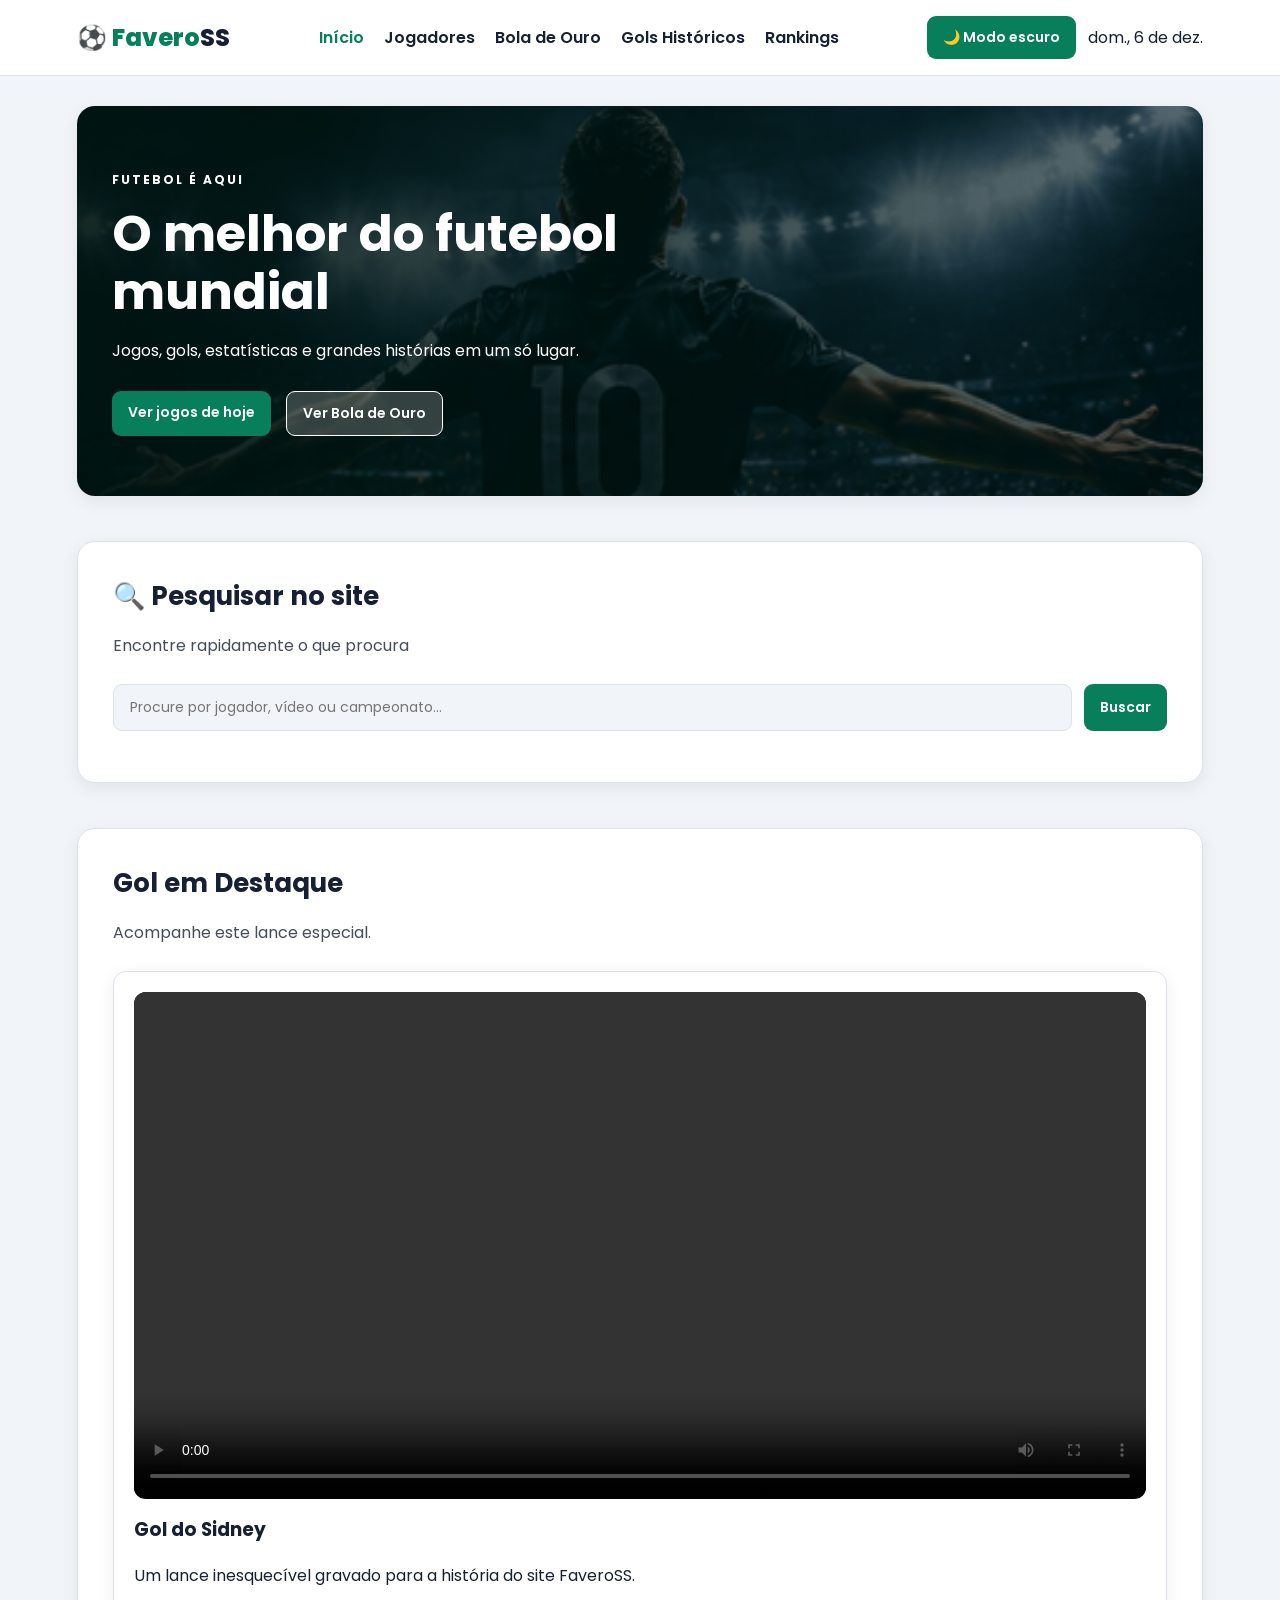
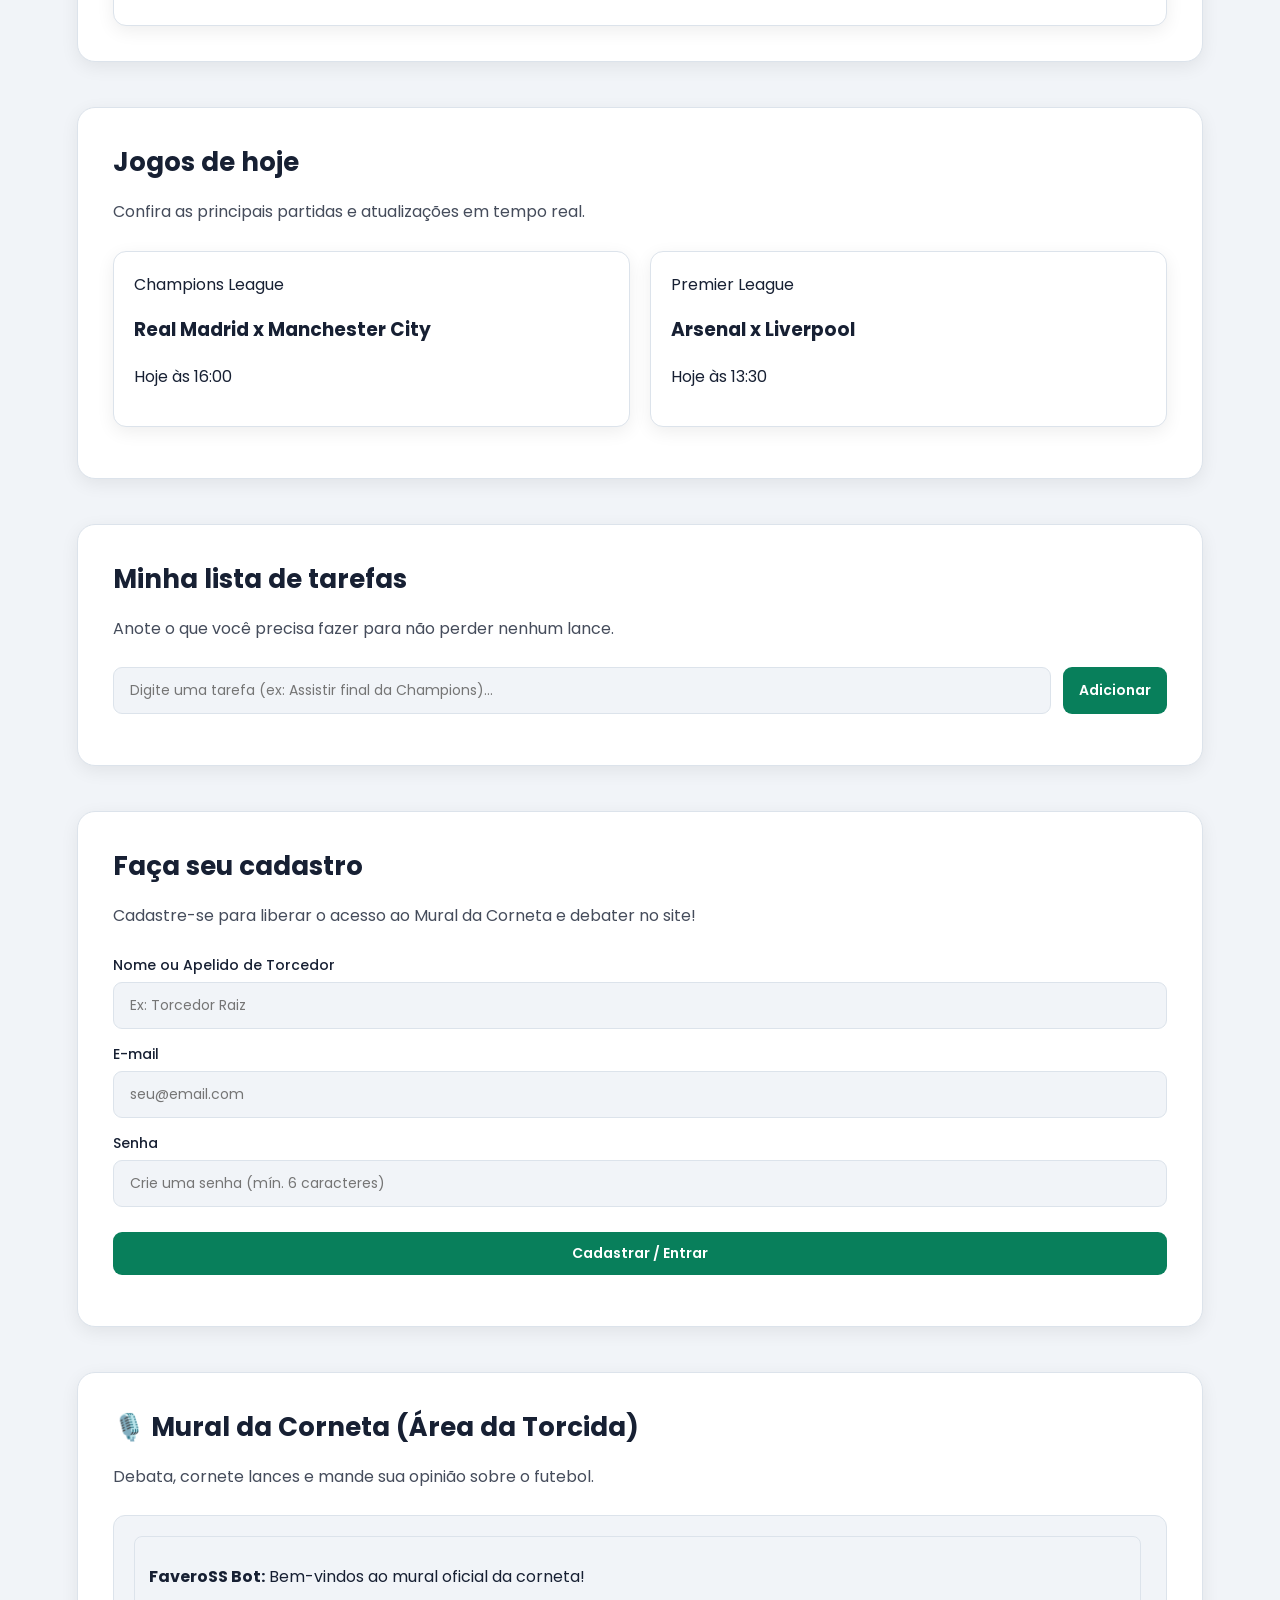
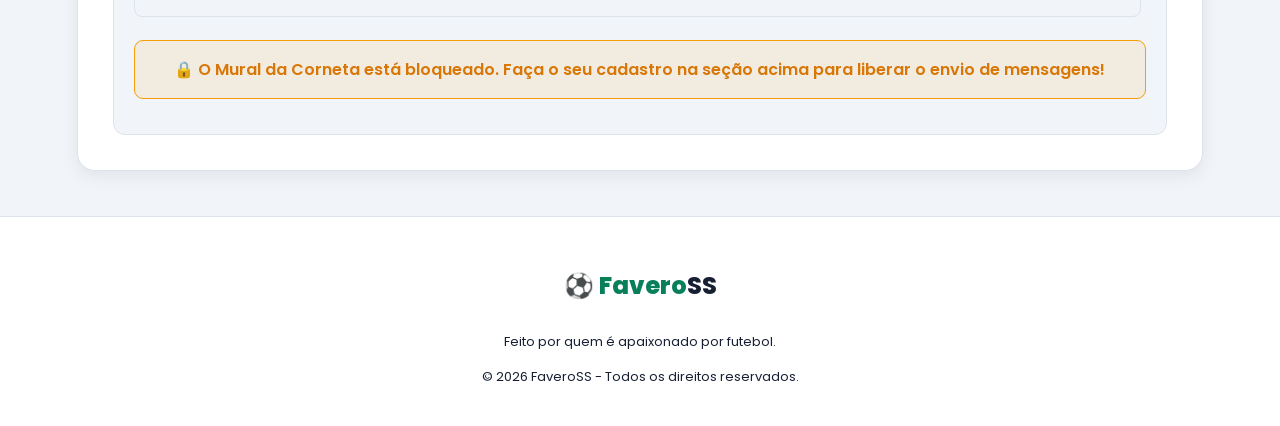
==== index.html @ 075d6346 "Add files via upload" ====
<!DOCTYPE html>
<html lang="pt-BR">
<head>
    <meta charset="UTF-8">
    <meta name="viewport" content="width=device-width, initial-scale=1.0">
    <title>FaveroSS - Futebol</title>
    <!-- Ícone da aba do navegador -->
    <link rel="icon" type="image/webp" href="uefa-champions-league.webp">
    <!-- Arquivo de estilos visuais do site -->
    <link rel="stylesheet" href="style.css">
</head>
<body>

    <!-- Cabeçalho fixo com o menu de navegação e botão de tema -->
    <header>
        <a class="logo" href="index.html">⚽ Favero<span>SS</span></a>

        <nav>
            <a href="index.html" class="ativo">Início</a>
            <a href="jogadores.html">Jogadores</a>
            <a href="bola%20de%20ouro.html">Bola de Ouro</a>
            <a href="historico.html">Gols Históricos</a>
            <a href="rank.html">Rankings</a>
        </nav>

        <div class="topo-botoes">
            <button id="tema" type="button">☀️ Claro</button>
            <span id="data"></span>
        </div>
    </header>

    <main>
        <!-- Banner de boas-vindas principal -->
        <section class="banner" id="inicio">
            <div class="banner-conteudo">
                <span class="etiqueta">FUTEBOL É AQUI</span>
                <h1>O melhor do futebol mundial</h1>
                <p>Jogos, gols, estatísticas e grandes histórias em um só lugar.</p>
                <div style="display: flex; gap: 15px; flex-wrap: wrap;">
                    <a class="botao" href="#jogos">Ver jogos de hoje</a>
                    <a class="botao" href="bola%20de%20ouro.html" style="background: rgba(255,255,255,0.2); border: 1px solid white;">Ver Bola de Ouro</a>
                </div>
            </div>
        </section>

        <!-- Barra de busca rápida no site -->
        <section class="secao secao-pesquisa">
            <div class="caixa-pesquisa-topo">
                <h2>🔍 Pesquisar no site</h2>
                <p class="descricao">Encontre rapidamente o que procura</p>
                
                <div class="input-grupo-pesquisa">
                    <input type="text" id="pesquisa" placeholder="Procure por jogador, vídeo ou campeonato...">
                    <button type="button" id="botao-pesquisar">Buscar</button>
                </div>
                <p id="resultado-pesquisa"></p>
            </div>
        </section>

        <!-- Vídeo em destaque do Gol do Sidney -->
        <section class="secao" id="gol-sidney">
            <h2>Gol em Destaque</h2>
            <p class="descricao">Acompanhe este lance especial.</p>
            
            <div class="card">
                <video id="videoGol" controls preload="metadata">
                    <source src="Gol Sidney.mp4" type="video/mp4">
                    Seu navegador não conseguiu abrir esse vídeo.
                </video>
                <p id="mensagemVideo" class="aviso" style="margin-top: 10px;"></p>
                <h3 style="margin-top: 15px;">Gol do Sidney</h3>
                <p>Um lance inesquecível gravado para a história do site FaveroSS.</p>
            </div>
        </section>

        <!-- Lista dinâmica com os jogos do dia -->
        <section class="secao" id="jogos">
            <h2>Jogos de hoje</h2>
            <p class="descricao">Confira as principais partidas e atualizações em tempo real.</p>

            <div id="lista-jogos">
                <p>Carregando os jogos...</p>
            </div>

            <p id="aviso"></p>
        </section>

        <!-- Bloco interativo para anotar tarefas do torcedor -->
        <section class="secao" id="tarefas">
            <h2>Minha lista de tarefas</h2>
            <p class="descricao">Anote o que você precisa fazer para não perder nenhum lance.</p>

            <div class="linha">
                <input type="text" id="nova-tarefa" placeholder="Digite uma tarefa (ex: Assistir final da Champions)...">
                <button id="adicionar-tarefa" type="button">Adicionar</button>
            </div>

            <ul id="lista-tarefas"></ul>
        </section>

        <!-- Formulário simples de cadastro do usuário -->
        <section class="secao" id="cadastro">
            <h2>Faça seu cadastro</h2>
            <p class="descricao">Cadastre-se para liberar o acesso ao Mural da Corneta e debater no site!</p>

            <form id="form-cadastro" class="formulario-estilizado">
                <div class="campo-form">
                    <label for="nome">Nome ou Apelido de Torcedor</label>
                    <input type="text" id="nome" placeholder="Ex: Torcedor Raiz" required>
                </div>

                <div class="campo-form">
                    <label for="email">E-mail</label>
                    <input type="email" id="email" placeholder="seu@email.com" required>
                </div>

                <div class="campo-form">
                    <label for="senha">Senha</label>
                    <input type="password" id="senha" placeholder="Crie uma senha (mín. 6 caracteres)" minlength="6" required>
                </div>

                <button type="submit" class="botao-principal">Cadastrar / Entrar</button>
                <p id="mensagem-cadastro"></p>

                <!-- Botão de Sair (Fica oculto e só aparece quando o usuário estiver logado) -->
                <button type="button" id="botao-sair" style="display: none; background: #e11d48; margin-top: 15px; width: 100%;">Sair da conta</button>
            </form>
        </section>

        <!-- Mural da Corneta (Bloqueado/Desbloqueado conforme o login) -->
        <section class="secao" id="modo-ia">
            <h2>🎙️ Mural da Corneta (Área da Torcida)</h2>
            <p class="descricao">Debata, cornete lances e mande sua opinião sobre o futebol.</p>

            <div class="chat">
                <div id="conversa" style="max-height: 300px; overflow-y: auto; margin-bottom: 15px;">
                    <div class="resposta">
                        <p><b>FaveroSS Bot:</b> Bem-vindos ao mural oficial da corneta!</p>
                    </div>
                </div>

                <!-- Aviso para quem não está cadastrado -->
                <div id="aviso-bloqueio" style="background: rgba(245, 158, 11, 0.1); border: 1px solid #f59e0b; padding: 15px; border-radius: 9px; margin-bottom: 15px; text-align: center;">
                    <p style="margin: 0; font-weight: 600; color: #d97706;">🔒 O Mural da Corneta está bloqueado. Faça o seu cadastro na seção acima para liberar o envio de mensagens!</p>
                </div>

                <!-- Caixa de envio (Fica oculta até o usuário se cadastrar) -->
                <div class="linha" id="caixa-envio-corneta" style="display: none;">
                    <input type="text" id="pergunta" placeholder="Digite sua corneta ou opinião sobre o futebol...">
                    <button id="enviar-pergunta" type="button">Cornetar! 📢</button>
                </div>
            </div>
        </section>
    </main>

    <!-- Rodapé padrão da página -->
    <footer>
        <div class="footer-conteudo">
            <p class="logo">⚽ Favero<span>SS</span></p>
            <p>Feito por quem é apaixonado por futebol.</p>
            <p>© <span id="ano"></span> FaveroSS - Todos os direitos reservados.</p>
        </div>
    </footer>

    <!-- Arquivo de comportamento em JavaScript -->
    <script src="script.js"></script>
</body>
</html>
---- style.css ----
/* Importação da fonte moderna Poppins do Google Fonts */
@import url('https://fonts.googleapis.com/css2?family=Poppins:wght@400;500;600;700;800&display=swap');

/* Cores padrão para o tema claro */
:root {
    --fundo: #f1f4f8;
    --cartao: #ffffff;
    --texto: #172033;
    --destaque: #087f5b;
    --destaque-hover: #066649;
    --borda: #dce3eb;
    --sombra: 0 5px 18px rgba(0, 0, 0, 0.07);
}

/* Cores aplicadas automaticamente quando o modo escuro está ativo */
body.escuro {
    --fundo: #10151d;
    --cartao: #1b2430;
    --texto: #f1f5f9;
    --destaque: #4ade80;
    --destaque-hover: #22c55e;
    --borda: #354151;
    --sombra: 0 5px 18px rgba(0, 0, 0, 0.2);
}

/* Padronização de tamanhos de caixa para todos os elementos */
*, *::before, *::after {
    box-sizing: border-box;
}

/* Deixa a rolagem da página suave ao clicar em links internos */
html {
    scroll-behavior: smooth;
}

/* Estilos gerais do corpo da página */
body {
    margin: 0;
    background: var(--fundo);
    color: var(--texto);
    font-family: 'Poppins', Arial, sans-serif;
    transition: background 0.25s, color 0.25s;
}

/* Estilização do cabeçalho fixo no topo */
header {
    background: var(--cartao);
    border-bottom: 1px solid var(--borda);
    padding: 16px 6%;
    display: flex;
    justify-content: space-between;
    align-items: center;
    gap: 20px;
    flex-wrap: wrap;
    position: sticky;
    top: 0;
    z-index: 1000;
}

/* Logotipo do site com destaque na cor principal */
.logo {
    color: var(--destaque);
    font-size: 24px;
    font-weight: 800;
    text-decoration: none;
}

.logo span {
    color: var(--texto);
}

/* Menu de navegação entre as páginas */
nav {
    display: flex;
    align-items: center;
    gap: 20px;
    flex-wrap: wrap;
}

nav a {
    color: var(--texto);
    text-decoration: none;
    font-weight: 600;
    transition: color 0.2s;
}

nav a:hover,
nav a.ativo {
    color: var(--destaque);
}

.topo-botoes {
    display: flex;
    align-items: center;
    gap: 12px;
}

/* Padrão visual de botões e links de ação */
button,
.botao {
    background: var(--destaque);
    color: white;
    border: 0;
    border-radius: 9px;
    padding: 11px 16px;
    cursor: pointer;
    font-family: inherit;
    font-size: 14px;
    font-weight: 600;
    display: inline-block;
    text-decoration: none;
    transition: background 0.2s, transform 0.1s;
}

button:hover,
.botao:hover {
    background: var(--destaque-hover);
    transform: translateY(-1px);
}

/* Estrutura central do conteúdo do site */
main {
    width: 88%;
    max-width: 1150px;
    margin: 30px auto;
}

/* Caixas de seção que dividem o conteúdo */
.secao {
    background: var(--cartao);
    border: 1px solid var(--borda);
    border-radius: 18px;
    padding: 35px;
    margin-bottom: 45px;
    box-shadow: var(--sombra);
    scroll-margin-top: 30px;
}

/* Visual do banner principal com imagem de fundo e degradê */
.banner {
    min-height: 390px;
    padding: 55px 35px;
    border-radius: 18px;
    display: flex;
    align-items: center;
    color: white;
    margin-bottom: 45px;
    background:
        linear-gradient(
            90deg,
            rgba(0, 20, 15, 0.88),
            rgba(0, 20, 15, 0.55)
        ),
        url("Captura de tela 2026-10-19 114739.png")
        center / cover no-repeat;
    box-shadow: var(--sombra);
}

.banner-conteudo {
    max-width: 650px;
}

.etiqueta {
    font-size: 12px;
    letter-spacing: 2px;
    font-weight: 700;
    text-transform: uppercase;
}

.banner h1 {
    font-size: clamp(32px, 5vw, 50px);
    line-height: 1.15;
    margin: 15px 0;
}

.banner p {
    line-height: 1.8;
    margin-bottom: 25px;
}

h1 {
    font-size: clamp(28px, 4vw, 38px);
    margin-top: 0;
}

h2 {
    font-size: 26px;
    margin-top: 0;
    margin-bottom: 10px;
}

p {
    line-height: 1.7;
}

.descricao {
    opacity: 0.8;
    margin-bottom: 25px;
}

/* Estilização padrão para os cards de conteúdo */
.card {
    background: var(--cartao);
    border: 1px solid var(--borda);
    border-radius: 13px;
    padding: 20px;
    box-shadow: var(--sombra);
    transition: transform 0.2s;
}

.card:hover {
    transform: translateY(-3px);
}

.jogos, .gols {
    display: grid;
    grid-template-columns: repeat(auto-fit, minmax(240px, 1fr));
    gap: 20px;
}

.foto-card {
    display: block;
    width: 100%;
    height: 250px;
    object-fit: cover;
    object-position: center top;
    border-radius: 10px;
    margin-bottom: 15px;
}

/* Layout específico do destaque da Bola de Ouro */
.premio-destaque {
    display: flex;
    flex-wrap: wrap;
    gap: 30px;
    align-items: center;
}

.premio-imagem {
    flex: 1;
    min-width: 280px;
    position: relative;
}

.premio-imagem img {
    width: 100%;
    border-radius: 14px;
    box-shadow: var(--sombra);
}

.etiqueta-vencedor {
    position: absolute;
    top: 15px;
    left: 15px;
    background: #f59e0b;
    color: white;
    padding: 6px 14px;
    border-radius: 20px;
    font-weight: bold;
    font-size: 0.85rem;
    box-shadow: 0 4px 10px rgba(0,0,0,0.2);
}

.premio-info {
    flex: 1.5;
    min-width: 280px;
}

.clube-premio {
    color: var(--destaque);
    font-weight: 600;
    margin-top: -5px;
    margin-bottom: 15px;
}

.estatisticas-bola-ouro {
    display: grid;
    grid-template-columns: repeat(3, 1fr);
    gap: 15px;
    margin: 20px 0;
}

.stat-card {
    background: var(--fundo);
    padding: 12px;
    border-radius: 10px;
    text-align: center;
    border: 1px solid var(--borda);
}

.stat-numero {
    display: block;
    font-size: 1.8rem;
    font-weight: bold;
    color: var(--destaque);
}

.stat-legenda {
    font-size: 0.8rem;
    opacity: 0.8;
}

/* Campos de digitação e formulários */
.linha, .input-grupo-pesquisa {
    display: flex;
    gap: 12px;
    margin-bottom: 15px;
}

input[type="text"],
input[type="email"],
input[type="password"] {
    flex: 1;
    width: 100%;
    padding: 12px 16px;
    border: 1px solid var(--borda);
    background: var(--fundo);
    color: var(--texto);
    border-radius: 9px;
    font-family: inherit;
    font-size: 14px;
    outline: none;
    transition: border-color 0.2s;
}

input[type="text"]:focus,
input[type="email"]:focus,
input[type="password"]:focus {
    border-color: var(--destaque);
}

form label {
    display: block;
    font-weight: 500;
    font-size: 14px;
    margin-bottom: 6px;
    margin-top: 15px;
}

ul#lista-tarefas {
    list-style: none;
    padding: 0;
    margin-top: 15px;
}

ul#lista-tarefas li {
    background: var(--fundo);
    padding: 12px 16px;
    border-radius: 8px;
    border: 1px solid var(--borda);
    margin-bottom: 8px;
    display: flex;
    justify-content: space-between;
    align-items: center;
}

/* Estilo para vídeos e caixa de chat */
video {
    display: block;
    width: 100%;
    background: #000;
    border-radius: 12px;
    margin-bottom: 15px;
}

.chat {
    background: var(--fundo);
    border: 1px solid var(--borda);
    border-radius: 12px;
    padding: 20px;
}

#conversa {
    min-height: 80px;
    max-height: 250px;
    overflow-y: auto;
    margin-bottom: 15px;
    padding-right: 5px;
}

.resposta {
    background: var(--card-bg);
    padding: 10px 14px;
    border-radius: 8px;
    border: 1px solid var(--borda);
    margin-bottom: 8px;
}

/* Rodapé do site */
footer {
    padding: 25px;
    text-align: center;
    background: var(--cartao);
    border-top: 1px solid var(--borda);
    font-size: 13px;
}

/* Ajustes de responsividade para celulares */
@media (max-width: 650px) {
    header {
        flex-direction: column;
        align-items: stretch;
        text-align: center;
    }

    nav {
        justify-content: center;
        gap: 15px;
    }

    .topo-botoes {
        justify-content: center;
    }

    main {
        width: 92%;
    }

    .banner {
        min-height: 320px;
        padding: 35px 20px;
    }
    
    .estatisticas-bola-ouro {
        grid-template-columns: 1fr;
    }
}

/* Afasta o botão de cadastro para baixo conforme pedido */
#form-cadastro button[type="submit"],
#form-cadastro .botao-principal {
    margin-top: 25px;
    width: 100%;
}
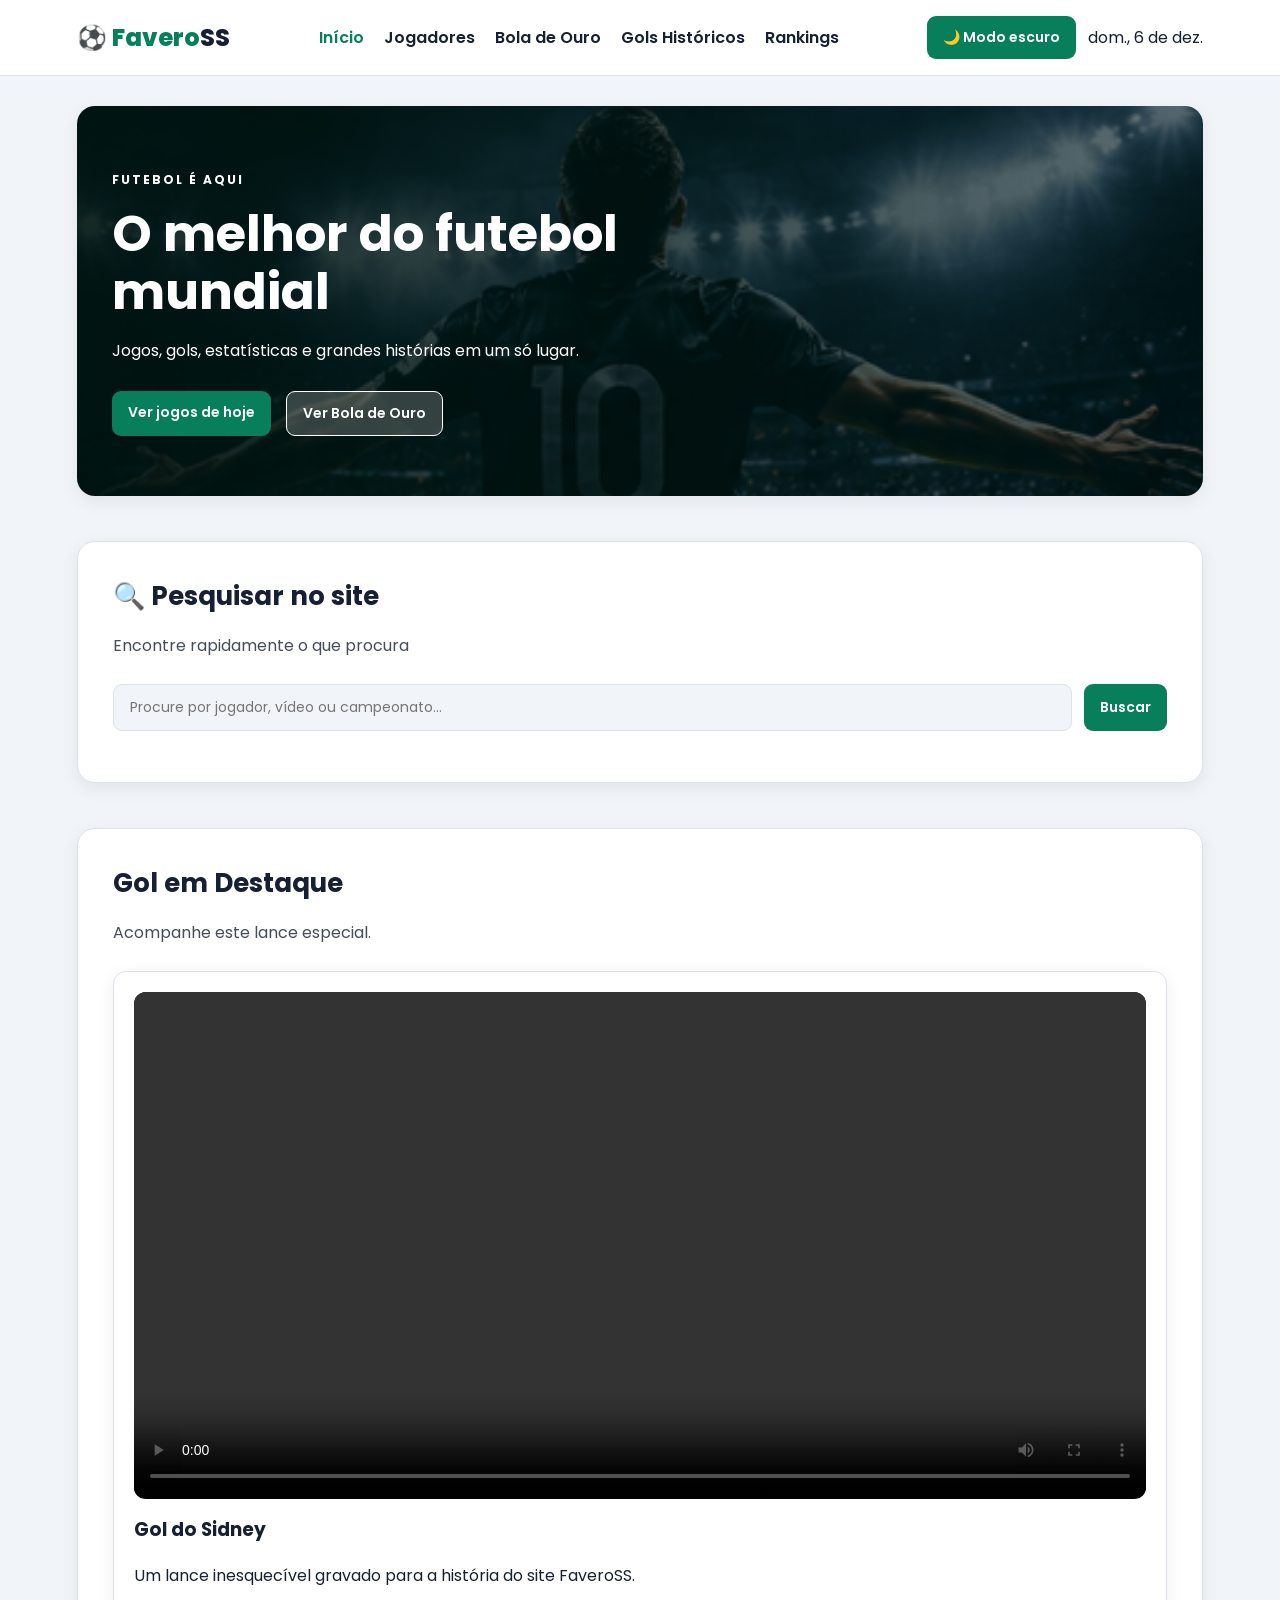
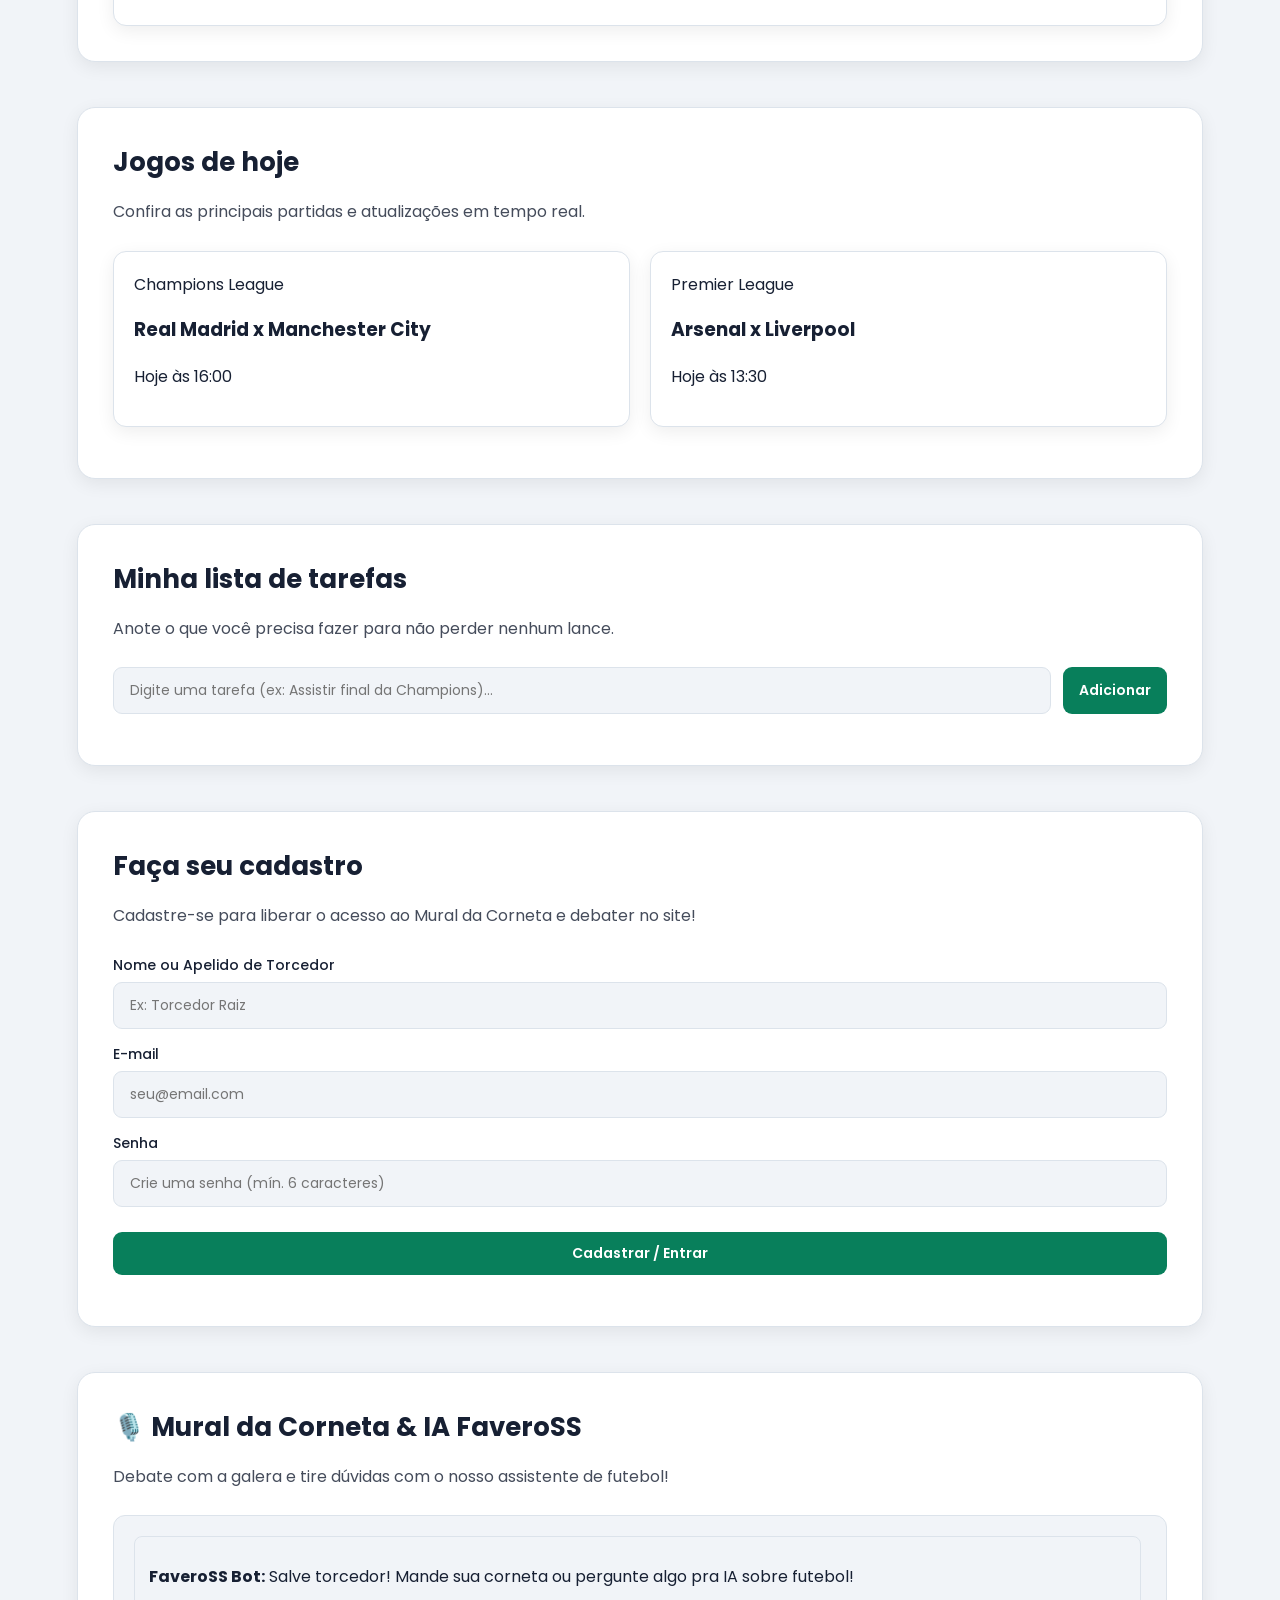
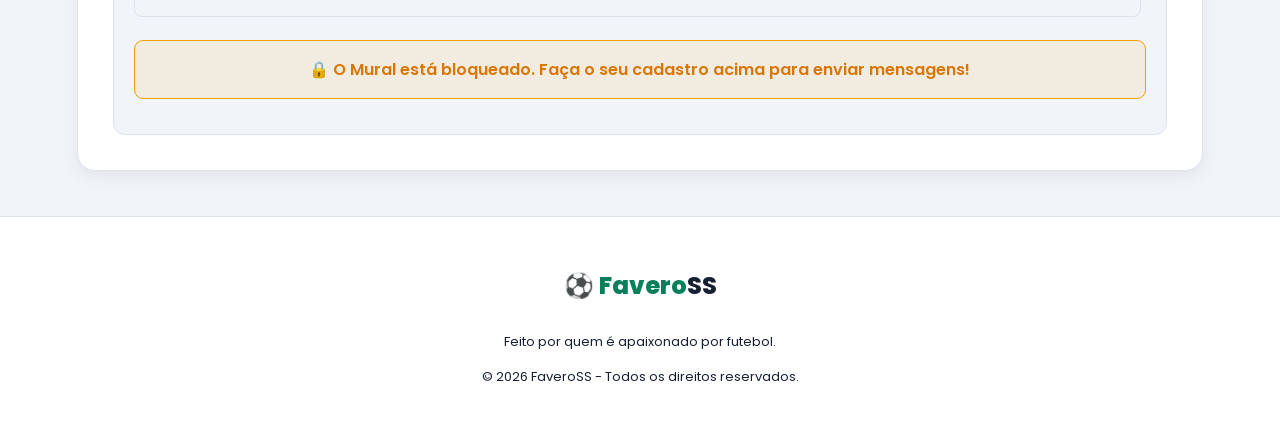
==== commit c5bef90c: "Update index.html" ====
--- a/index.html
+++ b/index.html
@@ -4,14 +4,14 @@
     <meta charset="UTF-8">
     <meta name="viewport" content="width=device-width, initial-scale=1.0">
     <title>FaveroSS - Futebol</title>
-    <!-- Ícone da aba do navegador -->
+    <!-- icone da aba -->
     <link rel="icon" type="image/webp" href="uefa-champions-league.webp">
-    <!-- Arquivo de estilos visuais do site -->
+    <!-- css do site -->
     <link rel="stylesheet" href="style.css">
 </head>
 <body>
 
-    <!-- Cabeçalho fixo com o menu de navegação e botão de tema -->
+    <!-- topo com menu e botao de tema -->
     <header>
         <a class="logo" href="index.html">⚽ Favero<span>SS</span></a>
 
@@ -30,7 +30,7 @@
     </header>
 
     <main>
-        <!-- Banner de boas-vindas principal -->
+        <!-- banner de entrada -->
         <section class="banner" id="inicio">
             <div class="banner-conteudo">
                 <span class="etiqueta">FUTEBOL É AQUI</span>
@@ -43,7 +43,7 @@
             </div>
         </section>
 
-        <!-- Barra de busca rápida no site -->
+        <!-- caixa de busca rápida -->
         <section class="secao secao-pesquisa">
             <div class="caixa-pesquisa-topo">
                 <h2>🔍 Pesquisar no site</h2>
@@ -57,7 +57,7 @@
             </div>
         </section>
 
-        <!-- Vídeo em destaque do Gol do Sidney -->
+        <!-- secao do video do sidney -->
         <section class="secao" id="gol-sidney">
             <h2>Gol em Destaque</h2>
             <p class="descricao">Acompanhe este lance especial.</p>
@@ -73,7 +73,7 @@
             </div>
         </section>
 
-        <!-- Lista dinâmica com os jogos do dia -->
+        <!-- lista de jogos do dia -->
         <section class="secao" id="jogos">
             <h2>Jogos de hoje</h2>
             <p class="descricao">Confira as principais partidas e atualizações em tempo real.</p>
@@ -85,7 +85,7 @@
             <p id="aviso"></p>
         </section>
 
-        <!-- Bloco interativo para anotar tarefas do torcedor -->
+        <!-- lista de tarefas do torcedor -->
         <section class="secao" id="tarefas">
             <h2>Minha lista de tarefas</h2>
             <p class="descricao">Anote o que você precisa fazer para não perder nenhum lance.</p>
@@ -98,7 +98,7 @@
             <ul id="lista-tarefas"></ul>
         </section>
 
-        <!-- Formulário simples de cadastro do usuário -->
+        <!-- formulario 1: cadastro de usuario -->
         <section class="secao" id="cadastro">
             <h2>Faça seu cadastro</h2>
             <p class="descricao">Cadastre-se para liberar o acesso ao Mural da Corneta e debater no site!</p>
@@ -122,38 +122,39 @@
                 <button type="submit" class="botao-principal">Cadastrar / Entrar</button>
                 <p id="mensagem-cadastro"></p>
 
-                <!-- Botão de Sair (Fica oculto e só aparece quando o usuário estiver logado) -->
+                <!-- botao de sair que esconde no login -->
                 <button type="button" id="botao-sair" style="display: none; background: #e11d48; margin-top: 15px; width: 100%;">Sair da conta</button>
             </form>
         </section>
 
-        <!-- Mural da Corneta (Bloqueado/Desbloqueado conforme o login) -->
+        <!-- formulario 2: mural da corneta e assistente ia -->
         <section class="secao" id="modo-ia">
-            <h2>🎙️ Mural da Corneta (Área da Torcida)</h2>
-            <p class="descricao">Debata, cornete lances e mande sua opinião sobre o futebol.</p>
+            <h2>🎙️ Mural da Corneta & IA FaveroSS</h2>
+            <p class="descricao">Debate com a galera e tire dúvidas com o nosso assistente de futebol!</p>
 
             <div class="chat">
-                <div id="conversa" style="max-height: 300px; overflow-y: auto; margin-bottom: 15px;">
+                <div id="conversa">
                     <div class="resposta">
-                        <p><b>FaveroSS Bot:</b> Bem-vindos ao mural oficial da corneta!</p>
+                        <p><b>FaveroSS Bot:</b> Salve torcedor! Mande sua corneta ou pergunte algo pra IA sobre futebol!</p>
                     </div>
                 </div>
 
-                <!-- Aviso para quem não está cadastrado -->
+                <!-- aviso de bloqueio sem login -->
                 <div id="aviso-bloqueio" style="background: rgba(245, 158, 11, 0.1); border: 1px solid #f59e0b; padding: 15px; border-radius: 9px; margin-bottom: 15px; text-align: center;">
-                    <p style="margin: 0; font-weight: 600; color: #d97706;">🔒 O Mural da Corneta está bloqueado. Faça o seu cadastro na seção acima para liberar o envio de mensagens!</p>
+                    <p style="margin: 0; font-weight: 600; color: #d97706;">🔒 O Mural está bloqueado. Faça o seu cadastro acima para enviar mensagens!</p>
                 </div>
 
-                <!-- Caixa de envio (Fica oculta até o usuário se cadastrar) -->
+                <!-- inputs de envio da corneta e ia -->
                 <div class="linha" id="caixa-envio-corneta" style="display: none;">
-                    <input type="text" id="pergunta" placeholder="Digite sua corneta ou opinião sobre o futebol...">
+                    <input type="text" id="pergunta" placeholder="Digite sua corneta ou dúvida...">
                     <button id="enviar-pergunta" type="button">Cornetar! 📢</button>
+                    <button id="enviar-ia" type="button" style="background: #2563eb;">Perguntar pra IA 🤖</button>
                 </div>
             </div>
         </section>
     </main>
 
-    <!-- Rodapé padrão da página -->
+    <!-- rodape do site -->
     <footer>
         <div class="footer-conteudo">
             <p class="logo">⚽ Favero<span>SS</span></p>
@@ -162,7 +163,7 @@
         </div>
     </footer>
 
-    <!-- Arquivo de comportamento em JavaScript -->
+    <!-- arquivo js principal -->
     <script src="script.js"></script>
 </body>
-</html>+</html>
